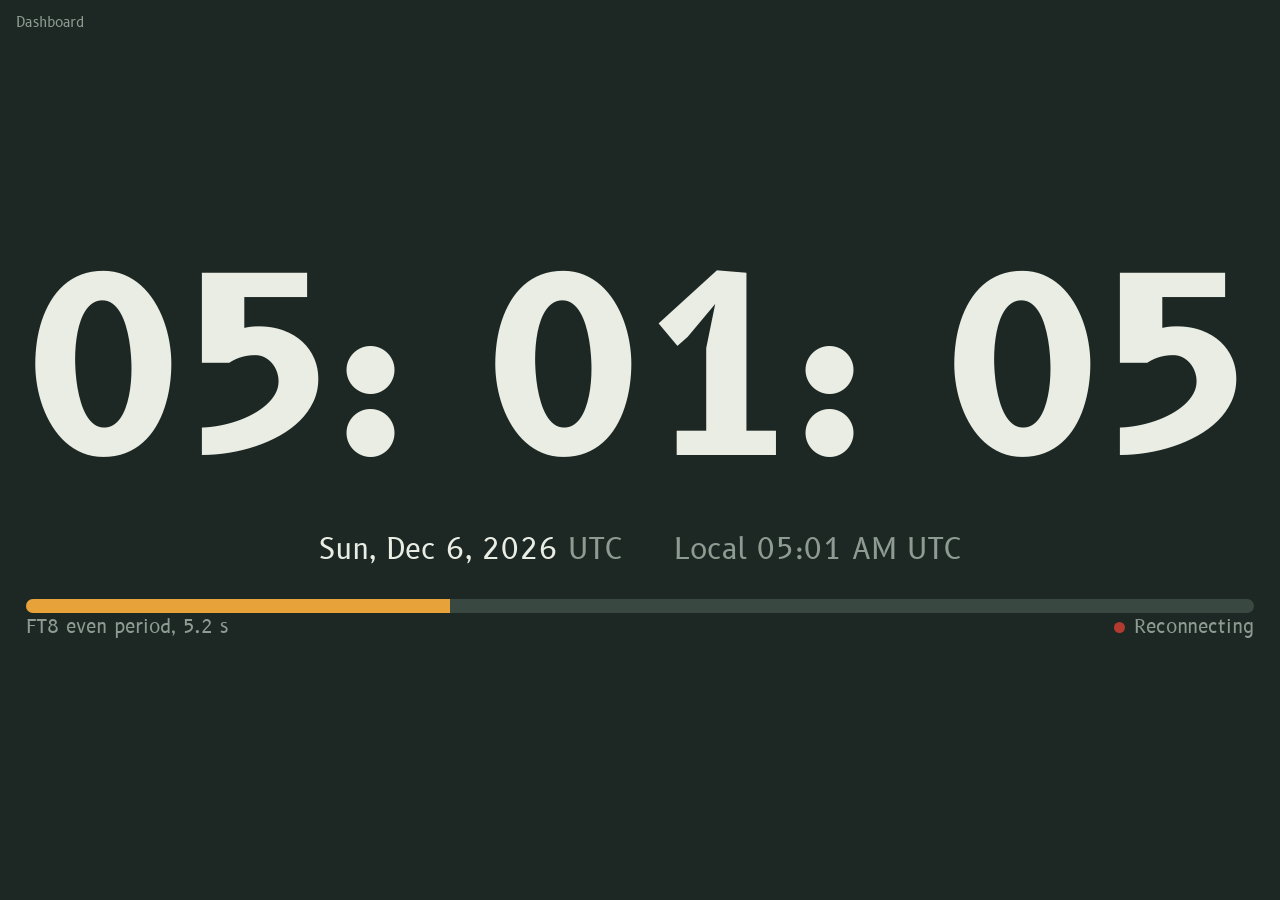
==== internal/web/static/clock.html @ b40637aa "Add Aether Time: cross-platform clock sync for FT8/FT4 operators Single Go program (Windows, macOS, " ====
<!doctype html>
<html lang="en">
<head>
<meta charset="utf-8">
<meta name="viewport" content="width=device-width, initial-scale=1">
<title>Aether Time wall clock</title>
<link rel="icon" href="icon.svg" type="image/svg+xml">
<link rel="stylesheet" href="style.css">
<style>
  body { background: var(--window); color: var(--window-ink); min-height: 100vh; display: grid; place-items: center; cursor: default; }
  .wall { width: min(96vw, 1400px); display: grid; gap: 3vh; text-align: center; }
  .wall .time { font-size: clamp(4rem, 19vw, 17rem); }
  .wall .sub { display: flex; justify-content: center; gap: 4vw; flex-wrap: wrap; font-size: clamp(1rem, 2.4vw, 1.8rem); color: var(--window-dim); }
  .wall .sub strong { color: var(--window-ink); font-weight: 400; }
  .bar { height: 14px; border-radius: 7px; background: var(--window-line); overflow: hidden; }
  .bar div { height: 100%; width: 0; background: var(--lamp); }
  .bar div.tx { background: var(--bad); }
  .foot-line { display: flex; justify-content: space-between; color: var(--window-dim); font-size: clamp(.9rem, 1.6vw, 1.2rem); }
  .lampline { display: inline-flex; align-items: center; gap: .5em; }
  a.back { position: fixed; top: 12px; left: 16px; color: var(--window-dim); text-decoration: none; font-size: .9rem; }
</style>
</head>
<body>
<a class="back" href="/">Dashboard</a>
<div class="wall">
  <p class="time" id="t">--:--:--</p>
  <div class="sub"><span><strong id="d"></strong> UTC</span><span id="l"></span></div>
  <div>
    <div class="bar" aria-hidden="true"><div id="bar"></div></div>
    <div class="foot-line"><span id="p">FT8 period</span><span class="lampline"><span class="lamp" id="lamp"></span><span id="s">Connecting</span></span></div>
  </div>
</div>
<script>
"use strict";
let S = null, skew = 0, init = false;
const pad = (n) => String(n).padStart(2, "0");
const now = () => Date.now() + skew + (S && S.engine.offset_ms != null ? S.engine.offset_ms : 0);
const es = new EventSource("/api/events");
es.onmessage = (ev) => {
  S = JSON.parse(ev.data);
  const sample = Date.parse(S.engine.system_time.replace(/(\.\d{3})\d+/, "$1")) - Date.now();
  if (!init || Math.abs(sample - skew) > 2000) { skew = sample; init = true; } else skew += (sample - skew) * 0.2;
  const e = S.engine;
  const map = { synced: ["ok", "Synchronized"], tracking: ["warn", "Correcting"], holdover: ["hold", "Holdover"], "no-reference": ["bad", "No time source"] };
  const [cls, txt] = map[e.state] || ["", "Starting"];
  document.getElementById("lamp").className = "lamp " + cls;
  let s = txt;
  if (e.error_ms != null) s += `, ±${e.error_ms < 10 ? e.error_ms.toFixed(1) : Math.round(e.error_ms)} ms`;
  document.getElementById("s").textContent = s;
};
es.onerror = () => { document.getElementById("s").textContent = "Reconnecting"; document.getElementById("lamp").className = "lamp bad"; };
function tick() {
  const t = now(), d = new Date(t);
  document.getElementById("t").textContent = `${pad(d.getUTCHours())}:${pad(d.getUTCMinutes())}:${pad(d.getUTCSeconds())}`;
  document.getElementById("d").textContent = d.toLocaleDateString([], { timeZone: "UTC", weekday: "short", day: "numeric", month: "short", year: "numeric" });
  document.getElementById("l").textContent = "Local " + d.toLocaleTimeString([], { hour: "2-digit", minute: "2-digit", timeZoneName: "short" });
  let mode = "FT8";
  const w = S && S.engine.sources.find((x) => x.kind === "wsjtx");
  if (w && w.details && w.details.instances && w.details.instances[0] && w.details.instances[0].mode) mode = w.details.instances[0].mode.toUpperCase();
  const period = mode === "FT4" ? 7.5 : 15;
  const sec = (t / 1000) % 60, into = sec % period;
  const bar = document.getElementById("bar");
  bar.style.width = (into / period * 100).toFixed(2) + "%";
  const tx = S && S.engine.transmitting;
  bar.classList.toggle("tx", !!tx);
  const even = Math.floor(sec / period) % 2 === 0;
  document.getElementById("p").textContent = `${mode === "FT4" ? "FT4" : "FT8"} ${even ? "even" : "odd"} period, ${into.toFixed(1)} s${tx ? ", transmitting" : ""}`;
}
setInterval(tick, 100);
</script>
</body>
</html>
---- internal/web/static/style.css ----
@font-face { font-family: "B612"; src: url(fonts/b612-latin-400-normal.woff2) format("woff2"); font-weight: 400; font-display: swap; }
@font-face { font-family: "B612"; src: url(fonts/b612-latin-700-normal.woff2) format("woff2"); font-weight: 700; font-display: swap; }
@font-face { font-family: "B612 Mono"; src: url(fonts/b612-mono-latin-400-normal.woff2) format("woff2"); font-weight: 400; font-display: swap; }
@font-face { font-family: "B612 Mono"; src: url(fonts/b612-mono-latin-700-normal.woff2) format("woff2"); font-weight: 700; font-display: swap; }

/* Faceplate (light) — a radio front panel with an inset dial window. */
:root {
  --face: #E3E5DC;
  --face-raised: #EDEFE8;
  --bezel: #C3C8BB;
  --ink: #17221E;
  --ink-2: #4E5A54;
  --ink-3: #6B766F;
  --window: #1D2824;
  --window-edge: #0E1412;
  --window-ink: #E9EDE4;
  --window-dim: #8E9B93;
  --window-line: #3A4842;
  --lamp: #E8A23A;
  --lamp-soft: rgba(232, 162, 58, 0.28);
  --ok: #2F7D57;
  --warn: #A8701A;
  --hold: #4C5FA8;
  --bad: #B23A2E;
  --idle: #8B948E;
  --zone-good: rgba(93, 187, 138, 0.22);
  --zone-ok: rgba(232, 162, 58, 0.16);
  --zone-bad: rgba(226, 103, 90, 0.16);
  --focus: #2B6CB0;
  --r-s: 4px;
  --r-m: 10px;
  --sans: "B612", "Segoe UI", system-ui, sans-serif;
  --mono: "B612 Mono", ui-monospace, "Cascadia Mono", Menlo, monospace;
  color-scheme: light;
}

/* Night shack. */
@media (prefers-color-scheme: dark) {
  :root {
    --face: #18201D;
    --face-raised: #1F2925;
    --bezel: #33403A;
    --ink: #E2E7DE;
    --ink-2: #AAB5AE;
    --ink-3: #87938C;
    --window: #0E1412;
    --window-edge: #050807;
    --window-line: #2C3833;
    --ok: #5DBB8A;
    --warn: #E0A040;
    --hold: #8C9DE6;
    --bad: #E2675A;
    --idle: #6F7A74;
    --focus: #7FB2F0;
    color-scheme: dark;
  }
}

* { box-sizing: border-box; }
html { -webkit-text-size-adjust: 100%; }
body {
  margin: 0;
  background: var(--face);
  color: var(--ink);
  font: 15px/1.5 var(--sans);
}
h1, h2, h3 { line-height: 1.25; margin: 0; }
h2 { font-size: 1.07rem; font-weight: 700; }
p { margin: 0; }
a { color: inherit; }
.dim { color: var(--ink-2); }
[hidden] { display: none !important; }
:focus-visible { outline: 2px solid var(--focus); outline-offset: 2px; }

/* ---------- top bar ---------- */
.topbar {
  display: flex; align-items: center; gap: 24px;
  padding: 12px max(16px, calc((100vw - 1180px) / 2));
  border-bottom: 1px solid var(--bezel);
}
.brand { display: flex; align-items: center; gap: 10px; text-decoration: none; font-weight: 700; font-size: 1.1rem; }
.brand-mark { width: 26px; height: 26px; }
.tabs { display: flex; gap: 4px; margin-right: auto; flex-wrap: wrap; }
.tabs button, .tabs a {
  font: inherit; color: var(--ink-2); background: none; border: 0; cursor: pointer;
  padding: 6px 12px; border-radius: var(--r-s); text-decoration: none;
}
.tabs button:hover, .tabs a:hover { color: var(--ink); background: var(--face-raised); }
.tabs [aria-current="page"] { color: var(--ink); box-shadow: inset 0 -2px 0 var(--lamp); }

.btn {
  font: inherit; font-weight: 700; color: var(--ink); background: var(--face-raised);
  border: 1px solid var(--bezel); border-radius: var(--r-s); padding: 7px 14px; cursor: pointer;
}
.btn:hover { border-color: var(--ink-3); }
.btn:disabled { opacity: .55; cursor: default; }
.btn-primary { background: var(--ink); color: var(--face); border-color: var(--ink); }
.btn-primary:hover { background: var(--ink-2); }

main, .banners, .foot { max-width: 1180px; margin: 0 auto; padding: 0 16px; }
.view { display: grid; gap: 20px; padding: 20px 0 32px; }

/* ---------- banners ---------- */
.banners { display: grid; gap: 8px; }
.banners:not(:empty) { padding-top: 16px; }
.banner {
  display: flex; gap: 12px; align-items: center; flex-wrap: wrap;
  padding: 10px 14px; border-radius: var(--r-s); border: 1px solid var(--bezel);
  border-left: 4px solid var(--warn); background: var(--face-raised);
}
.banner p { flex: 1 1 320px; }
.banner.bad { border-left-color: var(--bad); }
.banner.info { border-left-color: var(--hold); }
.banner.good { border-left-color: var(--ok); }

/* ---------- the instrument ---------- */
.instrument { display: grid; gap: 10px; }
.dial-window {
  display: grid; grid-template-columns: 1fr auto; gap: 8px 24px; align-items: center;
  background: var(--window); color: var(--window-ink);
  border: 1px solid var(--window-edge); border-radius: var(--r-m);
  box-shadow: inset 0 2px 14px rgba(0, 0, 0, .55), 0 1px 0 rgba(255, 255, 255, .35);
  padding: 24px 28px 18px;
}
.time {
  font: 700 clamp(3rem, 10vw, 7.2rem)/1 var(--mono);
  letter-spacing: -0.02em; font-variant-numeric: tabular-nums;
}
.time .sep { margin: 0 -0.09em; }
.time .tenths { font-size: .45em; color: var(--window-dim); }
.time .tenths .sep { margin: 0 -0.12em 0 -0.16em; }
.date { margin-top: 10px; font-size: 1.05rem; }
.date .zone { color: var(--lamp); font-weight: 700; margin-left: .4em; }
.local { color: var(--window-dim); margin-top: 2px; }

.cycle { margin: 0; text-align: center; }
.cycle svg { width: 150px; height: 150px; display: block; }
.cycle figcaption { color: var(--window-dim); font-size: .85rem; }
.cycle-track { fill: none; stroke: var(--window-line); stroke-width: 7; }
.cycle-arc { fill: none; stroke: var(--lamp); stroke-width: 7; stroke-dasharray: 0 1000; }
.cycle-arc.tx { stroke: var(--bad); }
.cycle-tick { stroke: var(--window-dim); stroke-width: 1.4; }
.cycle-tick.major { stroke: var(--window-ink); stroke-width: 2.2; }
.cycle-sec { fill: var(--window-ink); font: 700 27px var(--sans); font-variant-numeric: tabular-nums; }
.cycle-mode { fill: var(--window-dim); font: 400 12px var(--sans); }

.meter { grid-column: 1 / -1; border-top: 1px solid var(--window-line); padding-top: 14px; }
.meter svg { width: 100%; height: 104px; display: block; overflow: visible; }
.meter-readout { margin-top: 4px; font-size: 1.05rem; }
.meter-readout .dim { color: var(--window-dim); }
.m-zone-good { fill: var(--zone-good); }
.m-zone-ok { fill: var(--zone-ok); }
.m-zone-bad { fill: var(--zone-bad); }
.m-axis { stroke: var(--window-dim); stroke-width: 1.2; }
.m-tick { stroke: var(--window-dim); stroke-width: 1.2; }
.m-tick.major { stroke: var(--window-ink); stroke-width: 1.8; }
.m-label { fill: var(--window-dim); font: 12px var(--sans); }
.m-label.zero { fill: var(--window-ink); }
.m-end { fill: var(--window-dim); font: 12px var(--sans); }
.m-band { fill: var(--lamp-soft); }
.m-needle { stroke: var(--lamp); stroke-width: 3; stroke-linecap: round; }
.m-needle-cap { fill: var(--lamp); }
.m-needle-g { transition: transform .6s cubic-bezier(.3, 1.4, .5, 1); }
@media (prefers-reduced-motion: reduce) { .m-needle-g { transition: none; } }

.status-strip { display: flex; flex-wrap: wrap; gap: 6px 24px; align-items: baseline; padding: 0 4px; }
.state { font-weight: 700; display: flex; align-items: center; gap: 8px; }
.lamp { width: 11px; height: 11px; border-radius: 50%; background: var(--idle); flex: none; display: inline-block; }
.lamp.ok { background: var(--ok); }
.lamp.warn { background: var(--warn); }
.lamp.hold { background: var(--hold); }
.lamp.bad { background: var(--bad); }

/* ---------- source modules (a rack of plug-in units) ---------- */
.rack { display: grid; gap: 10px; }
.modules { display: grid; border: 1px solid var(--bezel); border-radius: var(--r-m); background: var(--face-raised); }
.module { border-top: 1px solid var(--bezel); }
.module:first-child { border-top: 0; }
.module > summary {
  display: grid; grid-template-columns: auto minmax(0, 1fr) auto auto; gap: 2px 16px; align-items: center;
  grid-template-areas: "lamp name val role" "lamp msg val role";
  padding: 12px 16px; cursor: pointer; list-style: none;
}
.module > summary > .lamp { grid-area: lamp; }
.module > summary > .name { grid-area: name; }
.module > summary > .val { grid-area: val; }
.module > summary > .role { grid-area: role; }
.module > summary > .msg { grid-area: msg; }
.module > summary::-webkit-details-marker { display: none; }
.module > summary:hover { background: var(--face); }
.module .name { font-weight: 700; }
.module .msg { color: var(--ink-2); font-size: .93rem; overflow-wrap: anywhere; }
.module .val { font: 700 1rem var(--sans); text-align: right; white-space: nowrap; font-variant-numeric: tabular-nums; }
.module .val small { font-weight: 400; color: var(--ink-2); }
.module .role { font-size: .85rem; color: var(--ink-2); min-width: 7.5em; text-align: right; }
.module .role.used { color: var(--ok); font-weight: 700; }
.module .role.reject { color: var(--bad); font-weight: 700; }
.module-body { padding: 4px 16px 16px 43px; display: grid; gap: 10px; justify-items: start; }
.module-body > table, .module-body > .scroll, .module-body > .kv { justify-self: stretch; }
.kv { display: grid; grid-template-columns: max-content 1fr; gap: 2px 16px; font-size: .93rem; }
.kv dt { color: var(--ink-2); }
.kv dd { margin: 0; }
.empty { color: var(--ink-2); padding: 14px 16px; }

/* ---------- panels ---------- */
.split { display: grid; grid-template-columns: 1fr 1fr; gap: 20px; align-items: start; }
.panel { border: 1px solid var(--bezel); border-radius: var(--r-m); background: var(--face-raised); padding: 16px; display: grid; gap: 12px; align-content: start; min-width: 0; }
.panel-head { display: flex; justify-content: space-between; align-items: center; gap: 12px; flex-wrap: wrap; }
label.inline { display: flex; gap: 8px; align-items: center; color: var(--ink-2); }

.chart { min-height: 220px; }
.chart svg { width: 100%; height: 220px; display: block; }
.c-grid { stroke: var(--bezel); stroke-width: 1; }
.c-zero { stroke: var(--ink-3); stroke-width: 1; }
.c-thr { stroke: var(--ok); stroke-width: 1; stroke-dasharray: 4 4; opacity: .7; }
.c-band { fill: var(--lamp-soft); }
.c-line { fill: none; stroke: var(--ink); stroke-width: 1.6; stroke-linejoin: round; }
.c-hold { fill: none; stroke: var(--hold); stroke-width: 1.6; stroke-dasharray: 3 3; }
.c-corr { stroke: var(--lamp); stroke-width: 2; }
.c-label { fill: var(--ink-2); font: 11px var(--sans); }

.hist { display: grid; grid-template-columns: repeat(21, 1fr); align-items: end; gap: 2px; height: 120px; border-bottom: 1px solid var(--ink-3); }
.hist div { background: var(--ink-3); border-radius: 2px 2px 0 0; min-height: 1px; }
.hist div.center { background: var(--ink); }
.hist-axis { display: flex; justify-content: space-between; font-size: 11px; color: var(--ink-2); margin-top: 4px; }

table { width: 100%; border-collapse: collapse; font-size: .9rem; }
th { text-align: left; font-weight: 700; color: var(--ink-2); padding: 4px 8px 6px 0; border-bottom: 1px solid var(--bezel); }
td { padding: 5px 8px 5px 0; border-bottom: 1px solid var(--bezel); vertical-align: top; }
tr:last-child td { border-bottom: 0; }
td.num, th.num { text-align: right; font-variant-numeric: tabular-nums; white-space: nowrap; }
.scroll { max-height: 280px; overflow: auto; }

.manual { display: grid; gap: 6px; border-top: 1px solid var(--bezel); padding-top: 12px; }
.manual label { font-weight: 700; }
.row { display: flex; gap: 8px; align-items: center; flex-wrap: wrap; }
.unit { color: var(--ink-2); }
.help { color: var(--ink-2); font-size: .85rem; }

input, select, textarea {
  font: inherit; color: var(--ink); background: var(--face);
  border: 1px solid var(--bezel); border-radius: var(--r-s); padding: 6px 8px; min-width: 0;
}
input[type="number"] { width: 9em; }
input[type="checkbox"] { width: 18px; height: 18px; accent-color: var(--ink); margin: 0; }
textarea { width: 100%; min-height: 6.5em; font-family: var(--mono); font-size: .9rem; }

/* ---------- settings ---------- */
.settings { display: grid; grid-template-columns: 200px minmax(0, 1fr); gap: 24px; align-items: start; }
.settings-nav { position: sticky; top: 16px; display: grid; gap: 2px; }
.settings-nav a { padding: 6px 10px; border-radius: var(--r-s); text-decoration: none; color: var(--ink-2); }
.settings-nav a:hover { background: var(--face-raised); color: var(--ink); }
.settings-form { display: grid; gap: 20px; }
fieldset { border: 1px solid var(--bezel); border-radius: var(--r-m); background: var(--face-raised); margin: 0; padding: 16px 18px 18px; display: grid; gap: 14px; }
legend { font-weight: 700; font-size: 1.07rem; padding: 0 6px; margin-left: -6px; }
.fs-intro { color: var(--ink-2); font-size: .93rem; max-width: 70ch; margin-top: -4px; }
.field { display: grid; grid-template-columns: minmax(180px, 280px) minmax(0, 1fr); gap: 4px 20px; align-items: start; }
.field > label { padding-top: 6px; }
.field.check > label { padding-top: 0; }
.field .control { display: grid; gap: 4px; justify-items: start; }
.field .control textarea, .field .control input[type="text"], .field .control input[type="password"] { width: min(100%, 460px); }
.field .control textarea { width: min(100%, 520px); }
.field .help { max-width: 62ch; }
.savebar {
  position: sticky; bottom: 0; display: flex; gap: 10px; align-items: center; justify-content: flex-end;
  padding: 12px 16px; margin: 0 -16px; background: var(--face); border-top: 1px solid var(--bezel);
}
.savebar p { margin-right: auto; color: var(--ink-2); }
.savebar p.bad { color: var(--bad); font-weight: 700; }
.savebar p.good { color: var(--ok); font-weight: 700; }

/* ---------- log ---------- */
.lvl-WARN { color: var(--warn); font-weight: 700; }
.lvl-ERROR { color: var(--bad); font-weight: 700; }
.lvl-DEBUG { color: var(--ink-3); }
.log-attrs { color: var(--ink-2); font-family: var(--mono); font-size: .8rem; word-break: break-word; }

.foot { color: var(--ink-3); font-size: .85rem; padding-bottom: 24px; }

/* ---------- small screens ---------- */
@media (max-width: 900px) {
  .split { grid-template-columns: 1fr; }
  .settings { grid-template-columns: 1fr; }
  .settings-nav { position: static; display: flex; flex-wrap: wrap; }
  .field { grid-template-columns: 1fr; }
}
@media (max-width: 640px) {
  .topbar { flex-wrap: wrap; gap: 8px 16px; }
  .tabs { order: 3; width: 100%; }
  #sync-now { margin-left: auto; }
  .dial-window { grid-template-columns: 1fr; padding: 18px 16px 14px; }
  .cycle { display: flex; align-items: center; gap: 12px; }
  .cycle svg { width: 96px; height: 96px; }
  .module > summary {
    grid-template-columns: auto minmax(0, 1fr) auto;
    grid-template-areas: "lamp name name" ". val role" ". msg msg";
  }
  .module .val { text-align: left; }
  .module .role { min-width: 0; }
  .module-body { padding-left: 16px; }
}
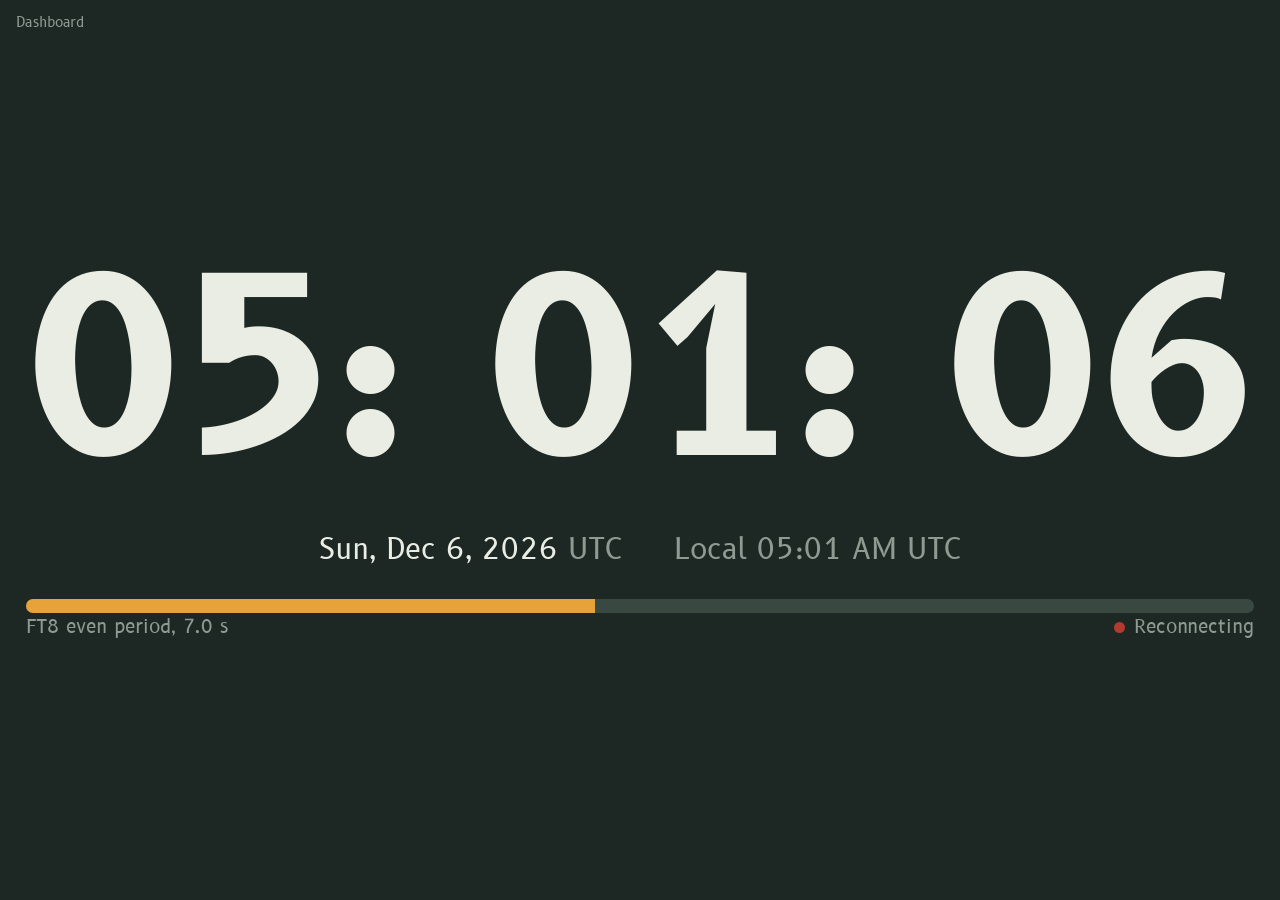
==== commit d0b2add8: "License Aether Time under GPL-3.0-or-later Add the GPL-3.0 text as LICENSE, an SPDX identifier in ev" ====
--- a/internal/web/static/clock.html
+++ b/internal/web/static/clock.html
@@ -1,4 +1,5 @@
 <!doctype html>
+<!-- SPDX-License-Identifier: GPL-3.0-or-later -->
 <html lang="en">
 <head>
 <meta charset="utf-8">
--- a/internal/web/static/style.css
+++ b/internal/web/static/style.css
@@ -1,3 +1,4 @@
+/* SPDX-License-Identifier: GPL-3.0-or-later */
 @font-face { font-family: "B612"; src: url(fonts/b612-latin-400-normal.woff2) format("woff2"); font-weight: 400; font-display: swap; }
 @font-face { font-family: "B612"; src: url(fonts/b612-latin-700-normal.woff2) format("woff2"); font-weight: 700; font-display: swap; }
 @font-face { font-family: "B612 Mono"; src: url(fonts/b612-mono-latin-400-normal.woff2) format("woff2"); font-weight: 400; font-display: swap; }
